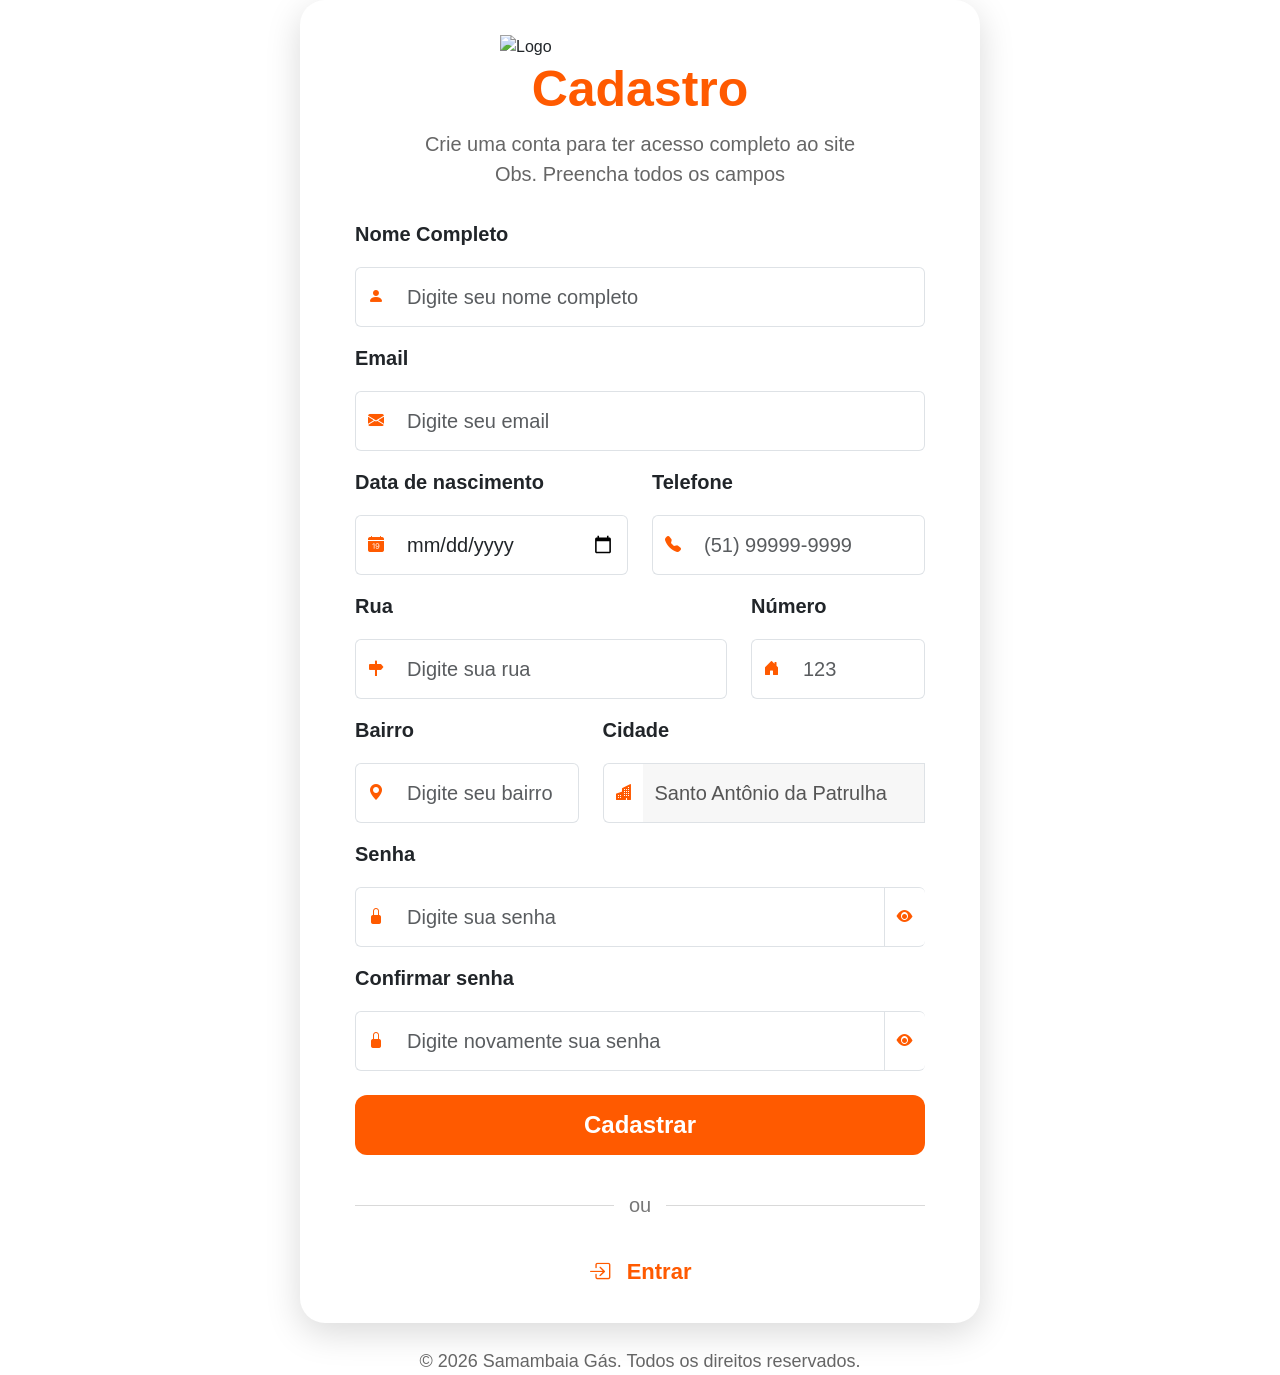
==== www/cadastro.html @ e2e496b4 "Conversão dos arquivos para html para a entrega" ====
<!DOCTYPE html>
<html lang="pt-br">

<head>

    <meta charset="utf-8">
    <meta name="viewport" content="width=device-width, initial-scale=1">

    <title>Cadastro</title>

    <!-- Ícone -->
    <link rel="icon" type="image/png" href="imagens/iconeLogo.png">

    <!-- Bootstrap -->
    <link href="https://cdn.jsdelivr.net/npm/bootstrap@5.3.7/dist/css/bootstrap.min.css" rel="stylesheet">

    <!-- Bootstrap Icons -->
    <link rel="stylesheet" href="https://cdn.jsdelivr.net/npm/bootstrap-icons@1.13.1/font/bootstrap-icons.min.css">

    <!-- CSS -->
    <link rel="stylesheet" href="css/style.css">

</head>

<body>

<div class="fundo">

    <img src="imagens/bg-top.svg" class="bg-top" alt="">
    <img src="imagens/bg-bottom.svg" class="bg-bottom" alt="">

    <div class="login-box">

        <form method="POST" action="index.php">

            <img src="imagens/logo_sem_fundo.png" alt="Logo" class="logo">

            <h1>Cadastro</h1>

            <p class="subtitulo">
                Crie uma conta para ter acesso completo ao site <br>
                Obs. Preencha todos os campos
            </p>

            <!-- Nome -->

            <label>Nome Completo</label>

            <div class="input-group mb-3">

                <span class="input-group-text">
                    <i class="bi bi-person-fill"></i>
                </span>

                <input
                    class="form-control"
                    type="text"
                    name="nome"
                    placeholder="Digite seu nome completo">

            </div>

            <!-- Email -->

            <label>Email</label>

            <div class="input-group mb-3">

                <span class="input-group-text">
                    <i class="bi bi-envelope-fill"></i>
                </span>

                <input
                    class="form-control"
                    type="email"
                    name="email" 
                    placeholder="Digite seu email">

            </div>

            <!-- Data e Telefone -->

            <div class="row">

                <div class="col-md-6">

                    <label>Data de nascimento</label>

                    <div class="input-group mb-3">

                        <span class="input-group-text">
                            <i class="bi bi-calendar-date-fill"></i>
                        </span>

                        <input
                            class="form-control"
                            type="date"
                            name="dataNascimento" >  

                    </div>

                </div>

                <div class="col-md-6">

                    <label>Telefone</label>

                    <div class="input-group mb-3">

                        <span class="input-group-text">
                            <i class="bi bi-telephone-fill"></i>
                        </span>

                        <input
                            class="form-control"
                            type="tel"
                            name="telefone"
                            placeholder="(51) 99999-9999">

                    </div>

                </div>

            </div>

            <!-- Rua e Número -->

            <div class="row">

                <div class="col-md-8">

                    <label>Rua</label>

                    <div class="input-group mb-3">

                        <span class="input-group-text">
                            <i class="bi bi-signpost-fill"></i>
                        </span>

                        <input
                            class="form-control"
                            type="text"
                            name="rua"
                            placeholder="Digite sua rua">

                    </div>

                </div>

                <div class="col-md-4">

                    <label>Número</label>

                    <div class="input-group mb-3">

                        <span class="input-group-text">
                            <i class="bi bi-house-door-fill"></i>
                        </span>

                        <input
                            class="form-control"
                            type="number"
                            name="numero"
                            placeholder="123">

                    </div>

                </div>

            </div>

            <!-- Bairro e Cidade -->

            <div class="row">

                <div class="col-md-5">

                    <label>Bairro</label>

                    <div class="input-group mb-3">

                        <span class="input-group-text">
                            <i class="bi bi-geo-alt-fill"></i>
                        </span>

                        <input
                            class="form-control"
                            type="text"
                            name="bairro"
                            placeholder="Digite seu bairro">

                    </div>

                </div>

                <div class="col-md-7">

                    <label>Cidade</label>

                    <div class="input-group mb-3">

                        <span class="input-group-text">
                            <i class="bi bi-buildings-fill"></i>
                        </span>

                        <input
                            class="form-control"
                            type="text"
                            value="Santo Antônio da Patrulha"
                            readonly>

                        <input
                            type="hidden"
                            name="cidade"
                            value="Santo Antônio da Patrulha">


                    </div>

                </div>

            </div>

            <!-- Senha -->

            <label>Senha</label>

            <div class="input-group mb-3">

                <span class="input-group-text">
                    <i class="bi bi-lock-fill"></i>
                </span>

                <input
                    id="senha"
                    class="form-control"
                    type="password"
                    name="senha"
                    placeholder="Digite sua senha">

                <span class="input-group-text olho">
                    <i class="bi bi-eye-fill"></i>
                </span>

            </div>

            <!-- Confirmar Senha -->

            <label>Confirmar senha</label>

            <div class="input-group mb-4">

                <span class="input-group-text">
                    <i class="bi bi-lock-fill"></i>
                </span>

                <input
                    id="confirmarSenha"
                    class="form-control"
                    type="password"
                    name="confirmarSenha"
                    placeholder="Digite novamente sua senha">

                <span class="input-group-text olho">
                    <i class="bi bi-eye-fill"></i>
                </span>

            </div>

            <!-- Botão -->

            <input
                class="btn btn-login w-100"
                type="submit"
                name="enviar"
                value="Cadastrar">

            <div class="divisor">

                <span>ou</span>

            </div>

            <div class="links">

                <a href="login.php">

                    <i class="bi bi-box-arrow-in-right"></i>

                    Entrar

                </a>

            </div>

        </form>

    </div>

    <footer>

        © 2026 Samambaia Gás. Todos os direitos reservados.

    </footer>

</div>

<script src="js/script.js"></script>

</body>
</html>
---- www/css/style.css ----
*{
    margin:0;
    padding:0;
    box-sizing:border-box;
}

body{
    font-family:Arial, Helvetica, sans-serif;
}

.fundo{
    min-height:100vh;

    display:flex;

    justify-content:center;

    align-items:center;

    flex-direction:column;

    position:relative;

    overflow:hidden;

    background: white;
}

.login-box{

    position: relative;
    z-index: 2;

    width:100%;
    max-width:680px;

    background:white;

    border:none;

    border-radius:25px;

    padding:35px 55px;

    box-shadow:0px 10px 35px rgba(0,0,0,.15);
}

.logo{
    display:block;

    margin:auto;

    width:280px;

    margin-bottom:0;
}

h1{
    color:#ff5a00;

    text-align:center;

    font-size:50px;

    font-weight:bold;

    margin-bottom:10px;
}

.subtitulo{
    text-align:center;

    color:#666;

    margin-bottom:30px;

    font-size:20px;
}

label{
    font-weight:bold;

    font-size:20px;

    margin-bottom:10px;
}

.input-group{
    margin-top:8px;
}

.input-group-text{
    background:white;

    border-right:none;

    color:#ff5a00;
}

.form-control{
    height:60px;

    border-left:none;

    font-size:20px;
}

.form-control:focus{
    box-shadow:none;

    border-color:#ced4da;
}

select.form-control{

    height:60px;

    font-size:20px;

    border-left:none;

    appearance:auto;

}

select.form-control:focus{

    box-shadow:none;

    border-color:#ced4da;

}

.olho{
    cursor:pointer;

    background:white;
}

.btn-login{
    background:#ff5a00;

    color:white;

    font-size:24px;

    font-weight:bold;

    border-radius:12px;

    height:60px;

    border:none;

}

.btn-login:hover{
    background:#ff6b1d;

    color:white;

    transform: translateY(-2px);
    
    box-shadow: 0 8px 20px rgba(255, 90, 0, .25);

}

.divisor{
    display:flex;

    align-items:center;

    text-align:center;

    margin:35px 0;
}

.divisor::before,
.divisor::after{
    content:"";

    flex:1;

    border-bottom:1px solid #d9d9d9;
}

.divisor span{
    margin:0 15px;

    color:#777;

    font-size:20px;
}

.links{
    display:flex;

    flex-direction:column;

    gap:20px;

    align-items:center;
}

.links a{
    color:#ff5a00;

    text-decoration:none;

    font-size:22px;

    font-weight:bold;
}

.links a i{
    margin-right:10px;
}

.links a:hover{
    color:#ff5a00;

    text-decoration:underline;
}

footer{
    margin-top:25px;

    color:#666;

    font-size:18px;

    text-align:center;

    position:relative;

    z-index:2;
}

.bg-top{
    position:absolute;

    top:0;

    right:0;

    width:42vw;

    max-width:550px;

    pointer-events:none;

    z-index:0;
}

.bg-bottom{
    position:absolute;

    bottom:0;

    left:0;

    width:45vw;

    max-width:600px;

    pointer-events:none;

    z-index:0;
}

.perfil{

    text-align:center;
}

.perfil i{

    font-size:80px;
    color:#ff5a00;

}

h5{

    color:#ffc400;
    font-weight:bold;
    margin-top:20px;

}

.form-control[readonly]{

    background:#f7f7f7;
    color:#555;
    cursor:default;

}

.btn-sair{

    background:#6c757d;
    color:white;
    border:none;

}

.btn-sair:hover{

    background:#5a6268;

}

.btn-editar{

    border:2px solid #ff5a00;
    color:white;
    background:#ff5a00;
    font-weight:600;
    border-radius:12px;
    padding:12px;
    transition:.3s;

}

.btn-editar:hover{

    background:#ee6319;
    color:white;

}

.titulo-secao{

    color:#ffc400;

    font-weight:bold;

    font-size:22px;

    margin-top:20px;

    margin-bottom:20px;

}

.titulo-secao i{

    margin-right:8px;

}
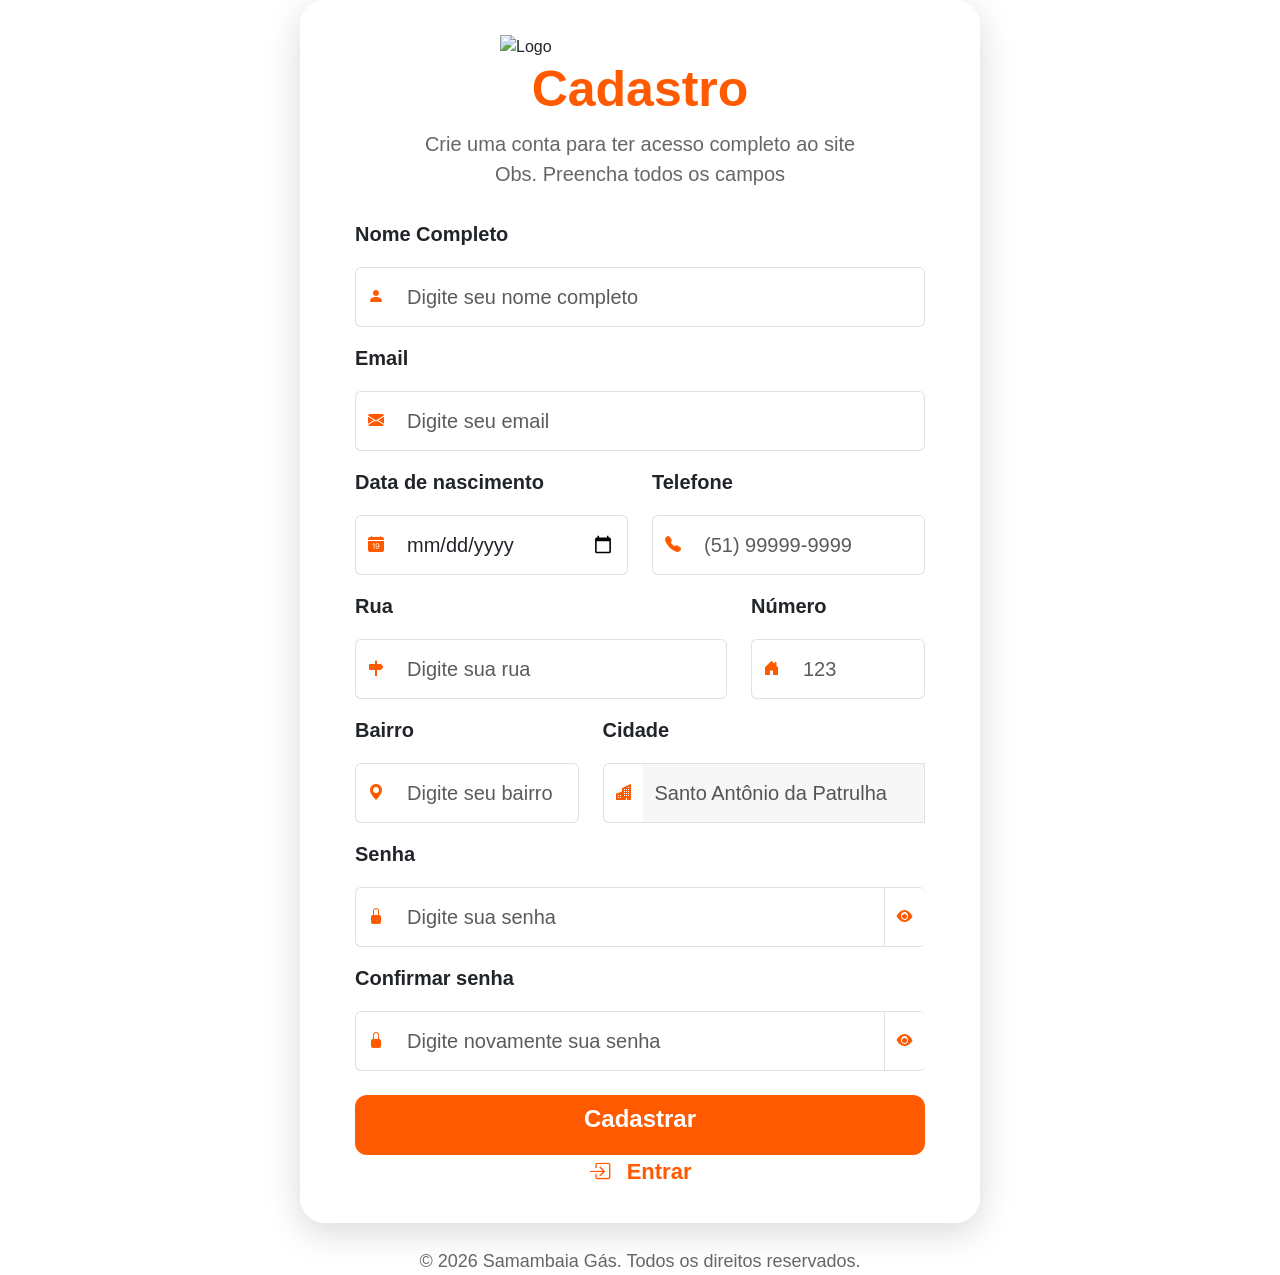
==== commit 01c99564: "Atualização das referências para .html" ====
--- a/www/cadastro.html
+++ b/www/cadastro.html
@@ -31,7 +31,9 @@
 
     <div class="login-box">
 
-        <form method="POST" action="index.php">
+         <!--<form method="POST" action="index.php"> -->
+
+            <form>
 
             <img src="imagens/logo_sem_fundo.png" alt="Logo" class="logo">
 
@@ -267,7 +269,7 @@
 
             </div>
 
-            <!-- Botão -->
+            <!-- Botão
 
             <input
                 class="btn btn-login w-100"
@@ -280,10 +282,19 @@
                 <span>ou</span>
 
             </div>
+            -->
+
+            <a
+                href="index.html"
+                class="btn btn-login w-100">
+
+                Cadastrar
+
+            </a>
 
             <div class="links">
 
-                <a href="login.php">
+                <a href="login.html">
 
                     <i class="bi bi-box-arrow-in-right"></i>
 
